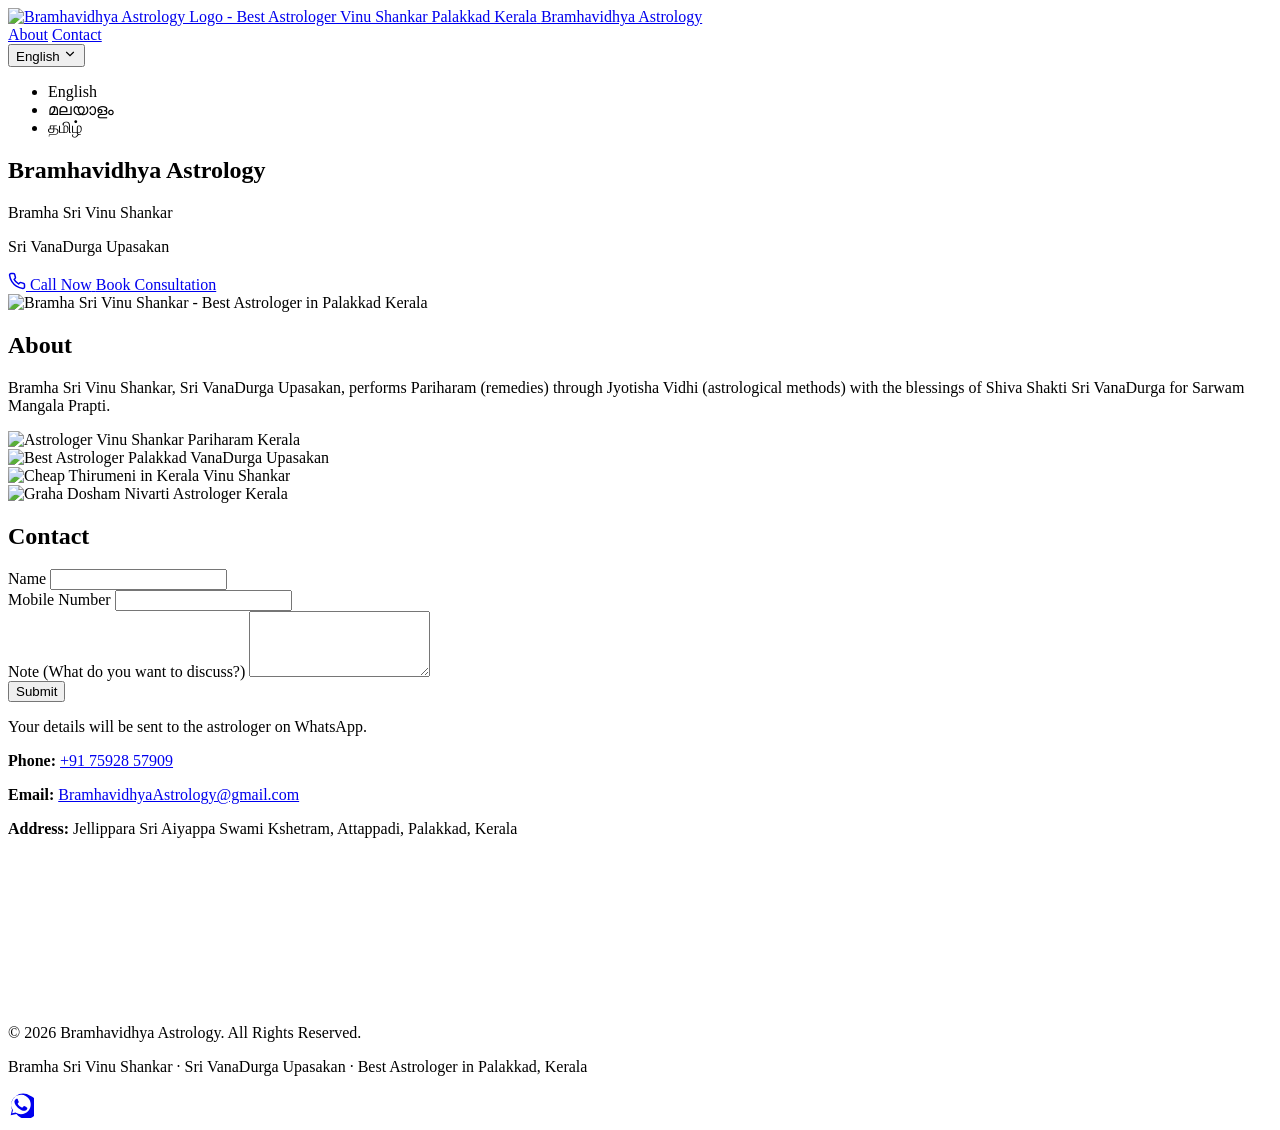
==== index.html @ 4118e297 "Create index.html" ====
<!DOCTYPE html>
<html lang="en">
<head>
  <meta charset="UTF-8" />
  <meta name="viewport" content="width=device-width, initial-scale=1.0" />

  <!-- ================= SEO (HIDDEN) ================= -->
  <title>Bramhavidhya Astrology | Best Astrologer Vinu Shankar | Palakkad, Kerala</title>
  <meta name="description" content="Bramhavidhya Astrology by Bramha Sri Vinu Shankar (Sri VanaDurga Upasakan). Best astrologer in Palakkad, Kerala. Cheap thirumeni in Kerala & India. Dosha Nivarti, Pariharam, Vastu Dosha, Graha Dosham, Santhana Soubhagya, Mangalya Dosham remedies with blessings of Shiva Shakti Sri VanaDurga." />
  <meta name="keywords" content="best astrologer, cheap astrologer, cheap thirumeni in kerala, cheap thirumeni in india, astrologer, best astrologer in kerala, best astrologer in palakkad, palakkad astrologer, attappadi astrologer, kerala astrologer, indian astrologer, Vinu Shankar, VanaDurga Upasakan, Bramhavidhya Astrology, jyotish, kundli, dosha nivarti, pariharam, graha dosham, vastu dosha, mangalya dosham, santhana soubhagya, vanadurga, sri vanadurga upasakan, bramha sri vinu shankar" />
  <meta name="author" content="Bramha Sri Vinu Shankar" />
  <meta name="robots" content="index, follow" />
  <link rel="canonical" href="https://bramhavidhyaastrology.com/" />

  <!-- Open Graph -->
  <meta property="og:type" content="website" />
  <meta property="og:title" content="Bramhavidhya Astrology | Best Astrologer Vinu Shankar | Palakkad, Kerala" />
  <meta property="og:description" content="Best astrologer in Palakkad, Kerala. Bramha Sri Vinu Shankar (Sri VanaDurga Upasakan). Dosha Nivarti & Pariharam with blessings of Shiva Shakti Sri VanaDurga." />
  <meta property="og:image" content="logo.png" />
  <meta property="og:url" content="https://bramhavidhyaastrology.com/" />

  <!-- Twitter -->
  <meta name="twitter:card" content="summary_large_image" />
  <meta name="twitter:title" content="Bramhavidhya Astrology | Best Astrologer Vinu Shankar" />
  <meta name="twitter:description" content="Best astrologer in Palakkad, Kerala. Dosha Nivarti & Pariharam." />
  <meta name="twitter:image" content="logo.png" />

  <!-- Fonts -->
  <link rel="preconnect" href="https://fonts.googleapis.com" />
  <link rel="preconnect" href="https://fonts.gstatic.com" crossorigin />
  <link href="https://fonts.googleapis.com/css2?family=Cinzel:wght@500;700&family=Poppins:wght@300;400;500;600&family=Noto+Sans+Malayalam:wght@400;600&family=Noto+Sans+Tamil:wght@400;600&display=swap" rel="stylesheet" />

  <link rel="stylesheet" href="style.css" />
  <link rel="icon" href="logo.png" />

  <!-- JSON-LD Structured Data (HIDDEN SEO) -->
  <script type="application/ld+json">
  {
    "@context": "https://schema.org",
    "@type": "Person",
    "name": "Bramha Sri Vinu Shankar",
    "alternateName": ["Vinu Shankar", "Sri VanaDurga Upasakan"],
    "jobTitle": "Astrologer",
    "description": "Best astrologer in Palakkad, Kerala. Cheap thirumeni in Kerala and India. Dosha Nivarti and Pariharam with blessings of Shiva Shakti Sri VanaDurga.",
    "image": "vinu1.jpg",
    "telephone": "+917592857909",
    "email": "BramhavidhyaAstrology@gmail.com",
    "address": {
      "@type": "PostalAddress",
      "streetAddress": "Jellippara Sri Aiyappa Swami Kshetram, Attappadi",
      "addressLocality": "Palakkad",
      "addressRegion": "Kerala",
      "addressCountry": "IN"
    },
    "worksFor": {
      "@type": "Organization",
      "name": "Bramhavidhya Astrology"
    }
  }
  </script>
</head>
<body>

  <!-- Live moving criss-cross background -->
  <div class="bg-lines" aria-hidden="true"></div>
  <div class="bg-glow" aria-hidden="true"></div>

  <!-- ================= HEADER ================= -->
  <header class="site-header">
    <div class="container header-inner">
      <a href="#home" class="brand">
        <img src="logo.png" alt="Bramhavidhya Astrology Logo - Best Astrologer Vinu Shankar Palakkad Kerala" class="brand-logo" />
        <span class="brand-name rainbow">Bramhavidhya Astrology</span>
      </a>

      <nav class="nav">
        <a href="#about" data-i18n="nav_about">About</a>
        <a href="#contact" data-i18n="nav_contact">Contact</a>

        <!-- Language Switcher -->
        <div class="lang-switch">
          <button class="lang-btn" id="langBtn" aria-haspopup="true" aria-expanded="false">
            <span id="langLabel">English</span>
            <svg width="14" height="14" viewBox="0 0 24 24" fill="none"><path d="M6 9l6 6 6-6" stroke="currentColor" stroke-width="2" stroke-linecap="round"/></svg>
          </button>
          <ul class="lang-menu" id="langMenu">
            <li data-lang="en">English</li>
            <li data-lang="ml">മലയാളം</li>
            <li data-lang="ta">தமிழ்</li>
          </ul>
        </div>
      </nav>
    </div>
  </header>

  <!-- ================= HERO ================= -->
  <section class="hero" id="home">
    <div class="container hero-inner">
      <div class="hero-text">
        <h1 class="rainbow hero-title" data-i18n="hero_title">Bramhavidhya Astrology</h1>
        <p class="hero-sub" data-i18n="hero_sub">Bramha Sri Vinu Shankar</p>
        <p class="hero-tag" data-i18n="hero_tag">Sri VanaDurga Upasakan</p>

        <div class="hero-actions">
          <a href="tel:+917592857909" class="btn btn-call">
            <svg width="18" height="18" viewBox="0 0 24 24" fill="none"><path d="M22 16.92v3a2 2 0 0 1-2.18 2 19.79 19.79 0 0 1-8.63-3.07 19.5 19.5 0 0 1-6-6 19.79 19.79 0 0 1-3.07-8.67A2 2 0 0 1 4.11 2h3a2 2 0 0 1 2 1.72c.13.96.36 1.9.7 2.81a2 2 0 0 1-.45 2.11L8.09 9.91a16 16 0 0 0 6 6l1.27-1.27a2 2 0 0 1 2.11-.45c.9.34 1.85.57 2.81.7A2 2 0 0 1 22 16.92z" stroke="currentColor" stroke-width="2" stroke-linejoin="round"/></svg>
            <span data-i18n="call_now">Call Now</span>
          </a>
          <a href="#contact" class="btn btn-ghost" data-i18n="consult">Book Consultation</a>
        </div>
      </div>

      <div class="hero-photo-wrap">
        <div class="hero-photo-glow"></div>
        <img src="vinu1.jpg" alt="Bramha Sri Vinu Shankar - Best Astrologer in Palakkad Kerala" class="hero-photo" />
      </div>
    </div>
  </section>

  <!-- ================= ABOUT ================= -->
  <section class="about section" id="about">
    <div class="container">
      <div class="about-head">
        <h2 class="section-title" data-i18n="about_title">About</h2>
        <p class="section-text" data-i18n="about_intro">
          Bramha Sri Vinu Shankar, Sri VanaDurga Upasakan, performs Pariharam (remedies) through Jyotisha Vidhi (astrological methods) with the blessings of Shiva Shakti Sri VanaDurga for Sarwam Mangala Prapti.
        </p>
      </div>

      <!-- Dosha cards -->
      <div class="dosha-grid" id="doshaGrid">
        <!-- Cards injected by JS to support language switching -->
      </div>

      <!-- About side images (photo collage) -->
      <div class="about-gallery">
        <div class="gal-item"><img src="vinu2.jpg" alt="Astrologer Vinu Shankar Pariharam Kerala" loading="lazy"></div>
        <div class="gal-item"><img src="vinu3.jpg" alt="Best Astrologer Palakkad VanaDurga Upasakan" loading="lazy"></div>
        <div class="gal-item"><img src="vinu4.jpg" alt="Cheap Thirumeni in Kerala Vinu Shankar" loading="lazy"></div>
        <div class="gal-item"><img src="vinu5.jpg" alt="Graha Dosham Nivarti Astrologer Kerala" loading="lazy"></div>
      </div>
    </div>
  </section>

  <!-- ================= CONTACT ================= -->
  <section class="contact section" id="contact">
    <div class="container">
      <h2 class="section-title" data-i18n="contact_title">Contact</h2>

      <div class="contact-grid">
        <!-- Left: form + info -->
        <div class="contact-left">
          <form class="contact-form" id="contactForm">
            <div class="field">
              <label for="name" data-i18n="form_name">Name</label>
              <input type="text" id="name" name="name" required />
            </div>
            <div class="field">
              <label for="mobile" data-i18n="form_mobile">Mobile Number</label>
              <input type="tel" id="mobile" name="mobile" pattern="[0-9+\s-]{6,15}" required />
            </div>
            <div class="field">
              <label for="note" data-i18n="form_note">Note (What do you want to discuss?)</label>
              <textarea id="note" name="note" rows="4" required></textarea>
            </div>
            <button type="submit" class="btn btn-submit" data-i18n="form_submit">Submit</button>
            <p class="form-hint" data-i18n="form_hint">Your details will be sent to the astrologer on WhatsApp.</p>
          </form>

          <div class="contact-info">
            <p><strong data-i18n="label_phone">Phone:</strong> <a href="tel:+917592857909">+91 75928 57909</a></p>
            <p><strong data-i18n="label_email">Email:</strong> <a href="mailto:BramhavidhyaAstrology@gmail.com">BramhavidhyaAstrology@gmail.com</a></p>
            <p><strong data-i18n="label_address">Address:</strong> Jellippara Sri Aiyappa Swami Kshetram, Attappadi, Palakkad, Kerala</p>
          </div>
        </div>

        <!-- Right: map -->
        <div class="contact-map">
          <iframe
            title="Jellippara Sri Aiyappa Swami Kshetram, Attappadi, Palakkad, Kerala"
            src="https://www.google.com/maps?q=Jellippara%20Sri%20Aiyappa%20Swami%20Kshetram%20Attappadi%20Palakkad%20Kerala&output=embed"
            width="100%" height="100%" style="border:0;" loading="lazy" referrerpolicy="no-referrer-when-downgrade"></iframe>
        </div>
      </div>
    </div>
  </section>

  <!-- ================= FOOTER ================= -->
  <footer class="site-footer">
    <div class="container">
      <p>&copy; 2026 Bramhavidhya Astrology. All Rights Reserved.</p>
      <p class="footer-seo">Bramha Sri Vinu Shankar · Sri VanaDurga Upasakan · Best Astrologer in Palakkad, Kerala</p>
    </div>
  </footer>

  <!-- Floating WhatsApp -->
  <a href="https://wa.me/917592857909" class="float-wa" target="_blank" rel="noopener" aria-label="Chat on WhatsApp">
    <svg width="26" height="26" viewBox="0 0 24 24" fill="currentColor"><path d="M20.5 3.5A11 11 0 0 0 3.7 16.3L2.5 21.5l5.3-1.2A11 11 0 1 0 20.5 3.5zm-8.6 17a9 9 0 0 1-4.6-1.3l-.3-.2-3.1.7.7-3-.2-.3A9 9 0 1 1 11.9 20.5zm5.1-6.7c-.3-.1-1.6-.8-1.9-.9s-.5-.1-.7.2-.8.9-1 1.1-.4.2-.7.1a7.3 7.3 0 0 1-2.2-1.3 8 8 0 0 1-1.5-1.9c-.2-.3 0-.4.1-.6l.5-.6.3-.5v-.5c0-.1-.7-1.6-.9-2.2s-.4-.5-.6-.5h-.6a1.1 1.1 0 0 0-.8.4 3.4 3.4 0 0 0-1.1 2.5 5.9 5.9 0 0 0 1.2 3.1 13 13 0 0 0 5 4.4c.7.3 1.2.5 1.7.6a4 4 0 0 0 1.8.1 3 3 0 0 0 2-1.4 2.4 2.4 0 0 0 .2-1.4c-.1-.1-.3-.2-.6-.3z"/></svg>
  </a>

  <script src="script.js"></script>
</body>
</html>
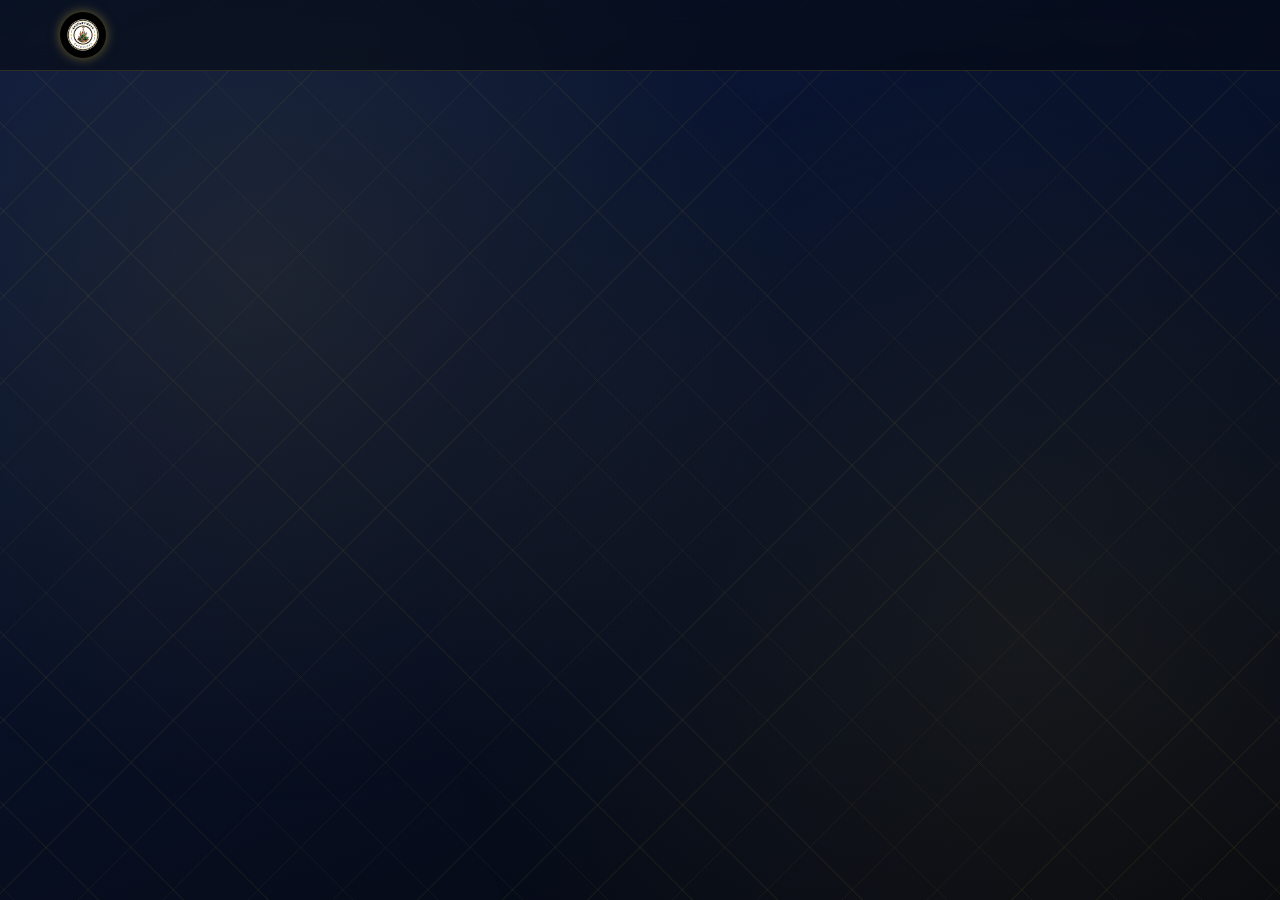
==== commit a6a66d8b: "Update index.html" ====
--- a/index.html
+++ b/index.html
@@ -70,134 +70,4 @@
     <div class="container header-inner">
       <a href="#home" class="brand">
         <img src="logo.png" alt="Bramhavidhya Astrology Logo - Best Astrologer Vinu Shankar Palakkad Kerala" class="brand-logo" />
-        <span class="brand-name rainbow">Bramhavidhya Astrology</span>
-      </a>
-
-      <nav class="nav">
-        <a href="#about" data-i18n="nav_about">About</a>
-        <a href="#contact" data-i18n="nav_contact">Contact</a>
-
-        <!-- Language Switcher -->
-        <div class="lang-switch">
-          <button class="lang-btn" id="langBtn" aria-haspopup="true" aria-expanded="false">
-            <span id="langLabel">English</span>
-            <svg width="14" height="14" viewBox="0 0 24 24" fill="none"><path d="M6 9l6 6 6-6" stroke="currentColor" stroke-width="2" stroke-linecap="round"/></svg>
-          </button>
-          <ul class="lang-menu" id="langMenu">
-            <li data-lang="en">English</li>
-            <li data-lang="ml">മലയാളം</li>
-            <li data-lang="ta">தமிழ்</li>
-          </ul>
-        </div>
-      </nav>
-    </div>
-  </header>
-
-  <!-- ================= HERO ================= -->
-  <section class="hero" id="home">
-    <div class="container hero-inner">
-      <div class="hero-text">
-        <h1 class="rainbow hero-title" data-i18n="hero_title">Bramhavidhya Astrology</h1>
-        <p class="hero-sub" data-i18n="hero_sub">Bramha Sri Vinu Shankar</p>
-        <p class="hero-tag" data-i18n="hero_tag">Sri VanaDurga Upasakan</p>
-
-        <div class="hero-actions">
-          <a href="tel:+917592857909" class="btn btn-call">
-            <svg width="18" height="18" viewBox="0 0 24 24" fill="none"><path d="M22 16.92v3a2 2 0 0 1-2.18 2 19.79 19.79 0 0 1-8.63-3.07 19.5 19.5 0 0 1-6-6 19.79 19.79 0 0 1-3.07-8.67A2 2 0 0 1 4.11 2h3a2 2 0 0 1 2 1.72c.13.96.36 1.9.7 2.81a2 2 0 0 1-.45 2.11L8.09 9.91a16 16 0 0 0 6 6l1.27-1.27a2 2 0 0 1 2.11-.45c.9.34 1.85.57 2.81.7A2 2 0 0 1 22 16.92z" stroke="currentColor" stroke-width="2" stroke-linejoin="round"/></svg>
-            <span data-i18n="call_now">Call Now</span>
-          </a>
-          <a href="#contact" class="btn btn-ghost" data-i18n="consult">Book Consultation</a>
-        </div>
-      </div>
-
-      <div class="hero-photo-wrap">
-        <div class="hero-photo-glow"></div>
-        <img src="vinu1.jpg" alt="Bramha Sri Vinu Shankar - Best Astrologer in Palakkad Kerala" class="hero-photo" />
-      </div>
-    </div>
-  </section>
-
-  <!-- ================= ABOUT ================= -->
-  <section class="about section" id="about">
-    <div class="container">
-      <div class="about-head">
-        <h2 class="section-title" data-i18n="about_title">About</h2>
-        <p class="section-text" data-i18n="about_intro">
-          Bramha Sri Vinu Shankar, Sri VanaDurga Upasakan, performs Pariharam (remedies) through Jyotisha Vidhi (astrological methods) with the blessings of Shiva Shakti Sri VanaDurga for Sarwam Mangala Prapti.
-        </p>
-      </div>
-
-      <!-- Dosha cards -->
-      <div class="dosha-grid" id="doshaGrid">
-        <!-- Cards injected by JS to support language switching -->
-      </div>
-
-      <!-- About side images (photo collage) -->
-      <div class="about-gallery">
-        <div class="gal-item"><img src="vinu2.jpg" alt="Astrologer Vinu Shankar Pariharam Kerala" loading="lazy"></div>
-        <div class="gal-item"><img src="vinu3.jpg" alt="Best Astrologer Palakkad VanaDurga Upasakan" loading="lazy"></div>
-        <div class="gal-item"><img src="vinu4.jpg" alt="Cheap Thirumeni in Kerala Vinu Shankar" loading="lazy"></div>
-        <div class="gal-item"><img src="vinu5.jpg" alt="Graha Dosham Nivarti Astrologer Kerala" loading="lazy"></div>
-      </div>
-    </div>
-  </section>
-
-  <!-- ================= CONTACT ================= -->
-  <section class="contact section" id="contact">
-    <div class="container">
-      <h2 class="section-title" data-i18n="contact_title">Contact</h2>
-
-      <div class="contact-grid">
-        <!-- Left: form + info -->
-        <div class="contact-left">
-          <form class="contact-form" id="contactForm">
-            <div class="field">
-              <label for="name" data-i18n="form_name">Name</label>
-              <input type="text" id="name" name="name" required />
-            </div>
-            <div class="field">
-              <label for="mobile" data-i18n="form_mobile">Mobile Number</label>
-              <input type="tel" id="mobile" name="mobile" pattern="[0-9+\s-]{6,15}" required />
-            </div>
-            <div class="field">
-              <label for="note" data-i18n="form_note">Note (What do you want to discuss?)</label>
-              <textarea id="note" name="note" rows="4" required></textarea>
-            </div>
-            <button type="submit" class="btn btn-submit" data-i18n="form_submit">Submit</button>
-            <p class="form-hint" data-i18n="form_hint">Your details will be sent to the astrologer on WhatsApp.</p>
-          </form>
-
-          <div class="contact-info">
-            <p><strong data-i18n="label_phone">Phone:</strong> <a href="tel:+917592857909">+91 75928 57909</a></p>
-            <p><strong data-i18n="label_email">Email:</strong> <a href="mailto:BramhavidhyaAstrology@gmail.com">BramhavidhyaAstrology@gmail.com</a></p>
-            <p><strong data-i18n="label_address">Address:</strong> Jellippara Sri Aiyappa Swami Kshetram, Attappadi, Palakkad, Kerala</p>
-          </div>
-        </div>
-
-        <!-- Right: map -->
-        <div class="contact-map">
-          <iframe
-            title="Jellippara Sri Aiyappa Swami Kshetram, Attappadi, Palakkad, Kerala"
-            src="https://www.google.com/maps?q=Jellippara%20Sri%20Aiyappa%20Swami%20Kshetram%20Attappadi%20Palakkad%20Kerala&output=embed"
-            width="100%" height="100%" style="border:0;" loading="lazy" referrerpolicy="no-referrer-when-downgrade"></iframe>
-        </div>
-      </div>
-    </div>
-  </section>
-
-  <!-- ================= FOOTER ================= -->
-  <footer class="site-footer">
-    <div class="container">
-      <p>&copy; 2026 Bramhavidhya Astrology. All Rights Reserved.</p>
-      <p class="footer-seo">Bramha Sri Vinu Shankar · Sri VanaDurga Upasakan · Best Astrologer in Palakkad, Kerala</p>
-    </div>
-  </footer>
-
-  <!-- Floating WhatsApp -->
-  <a href="https://wa.me/917592857909" class="float-wa" target="_blank" rel="noopener" aria-label="Chat on WhatsApp">
-    <svg width="26" height="26" viewBox="0 0 24 24" fill="currentColor"><path d="M20.5 3.5A11 11 0 0 0 3.7 16.3L2.5 21.5l5.3-1.2A11 11 0 1 0 20.5 3.5zm-8.6 17a9 9 0 0 1-4.6-1.3l-.3-.2-3.1.7.7-3-.2-.3A9 9 0 1 1 11.9 20.5zm5.1-6.7c-.3-.1-1.6-.8-1.9-.9s-.5-.1-.7.2-.8.9-1 1.1-.4.2-.7.1a7.3 7.3 0 0 1-2.2-1.3 8 8 0 0 1-1.5-1.9c-.2-.3 0-.4.1-.6l.5-.6.3-.5v-.5c0-.1-.7-1.6-.9-2.2s-.4-.5-.6-.5h-.6a1.1 1.1 0 0 0-.8.4 3.4 3.4 0 0 0-1.1 2.5 5.9 5.9 0 0 0 1.2 3.1 13 13 0 0 0 5 4.4c.7.3 1.2.5 1.7.6a4 4 0 0 0 1.8.1 3 3 0 0 0 2-1.4 2.4 2.4 0 0 0 .2-1.4c-.1-.1-.3-.2-.6-.3z"/></svg>
-  </a>
-
-  <script src="script.js"></script>
-</body>
-</html>
+        <span class="bran
--- a/style.css
+++ b/style.css
@@ -0,0 +1,636 @@
+/* ================= RESET & BASE ================= */
+* { margin: 0; padding: 0; box-sizing: border-box; }
+
+:root{
+  --navy: #0a1a3f;
+  --navy-2: #08122b;
+  --black: #05080f;
+  --gold: #d4af37;
+  --gold-soft: #f0d97a;
+  --text: #e8e8f0;
+  --muted: #9aa3bd;
+  --card: rgba(255,255,255,0.04);
+  --card-border: rgba(212,175,55,0.25);
+}
+
+html { scroll-behavior: smooth; }
+
+body{
+  font-family: 'Poppins', 'Noto Sans Malayalam', 'Noto Sans Tamil', sans-serif;
+  background: linear-gradient(160deg, var(--navy) 0%, var(--navy-2) 40%, var(--black) 100%);
+  color: var(--text);
+  min-height: 100vh;
+  overflow-x: hidden;
+  position: relative;
+  line-height: 1.6;
+}
+
+.container{
+  width: 100%;
+  max-width: 1200px;
+  margin: 0 auto;
+  padding: 0 20px;
+}
+
+/* ================= LIVE CRISS-CROSS BACKGROUND ================= */
+.bg-lines{
+  position: fixed;
+  inset: -50%;
+  width: 200%;
+  height: 200%;
+  z-index: 0;
+  pointer-events: none;
+  opacity: 0.35;
+  background-image:
+    repeating-linear-gradient(45deg, rgba(212,175,55,0.18) 0 1px, transparent 1px 60px),
+    repeating-linear-gradient(-45deg, rgba(212,175,55,0.18) 0 1px, transparent 1px 60px);
+  animation: moveLines 25s linear infinite;
+}
+
+@keyframes moveLines{
+  0%   { transform: translate(0, 0); }
+  100% { transform: translate(60px, 60px); }
+}
+
+.bg-glow{
+  position: fixed;
+  inset: 0;
+  z-index: 0;
+  pointer-events: none;
+  background:
+    radial-gradient(circle at 20% 30%, rgba(212,175,55,0.10), transparent 45%),
+    radial-gradient(circle at 80% 70%, rgba(212,175,55,0.08), transparent 50%);
+  animation: glowPulse 8s ease-in-out infinite alternate;
+}
+
+@keyframes glowPulse{
+  0%   { opacity: 0.6; }
+  100% { opacity: 1; }
+}
+
+/* All content above bg */
+.site-header, .hero, .section, .site-footer, .float-wa{ position: relative; z-index: 2; }
+
+/* ================= RAINBOW LIVE EFFECT ================= */
+.rainbow{
+  background: linear-gradient(90deg, #ff004d, #ff8a00, #ffe600, #00e676, #00b0ff, #7c4dff, #ff004d);
+  background-size: 400% 100%;
+  -webkit-background-clip: text;
+  background-clip: text;
+  -webkit-text-fill-color: transparent;
+  color: transparent;
+  animation: rainbowMove 6s linear infinite;
+}
+
+@keyframes rainbowMove{
+  0%   { background-position: 0% 50%; }
+  100% { background-position: 400% 50%; }
+}
+
+/* ================= HEADER ================= */
+.site-header{
+  position: sticky;
+  top: 0;
+  z-index: 50;
+  backdrop-filter: blur(12px);
+  background: rgba(5,8,15,0.55);
+  border-bottom: 1px solid rgba(212,175,55,0.18);
+}
+
+.header-inner{
+  display: flex;
+  align-items: center;
+  justify-content: space-between;
+  gap: 16px;
+  padding: 12px 20px;
+  flex-wrap: wrap;
+}
+
+.brand{
+  display: flex;
+  align-items: center;
+  gap: 10px;
+  text-decoration: none;
+}
+
+.brand-logo{
+  width: 46px;
+  height: 46px;
+  object-fit: contain;
+  border-radius: 50%;
+  background: #000;
+  padding: 3px;
+  box-shadow: 0 0 12px rgba(212,175,55,0.5);
+}
+
+.brand-name{
+  font-family: 'Cinzel', serif;
+  font-size: 1.15rem;
+  font-weight: 700;
+  letter-spacing: 0.5px;
+  white-space: nowrap;
+}
+
+/* Nav */
+.nav{
+  display: flex;
+  align-items: center;
+  gap: 22px;
+}
+
+.nav a{
+  color: var(--text);
+  text-decoration: none;
+  font-size: 0.95rem;
+  font-weight: 500;
+  transition: color .25s;
+  position: relative;
+}
+.nav a::after{
+  content: '';
+  position: absolute;
+  left: 0; bottom: -4px;
+  width: 0; height: 2px;
+  background: var(--gold);
+  transition: width .3s;
+}
+.nav a:hover{ color: var(--gold-soft); }
+.nav a:hover::after{ width: 100%; }
+
+/* Language switch */
+.lang-switch{ position: relative; }
+
+.lang-btn{
+  display: flex;
+  align-items: center;
+  gap: 6px;
+  background: rgba(212,175,55,0.1);
+  border: 1px solid rgba(212,175,55,0.4);
+  color: var(--gold-soft);
+  padding: 7px 14px;
+  border-radius: 30px;
+  font-size: 0.85rem;
+  cursor: pointer;
+  font-family: inherit;
+  transition: background .25s, box-shadow .25s;
+}
+.lang-btn:hover{
+  background: rgba(212,175,55,0.2);
+  box-shadow: 0 0 14px rgba(212,175,55,0.35);
+}
+
+.lang-menu{
+  position: absolute;
+  right: 0;
+  top: calc(100% + 8px);
+  background: rgba(8,18,43,0.98);
+  border: 1px solid rgba(212,175,55,0.4);
+  border-radius: 12px;
+  list-style: none;
+  min-width: 150px;
+  padding: 6px;
+  box-shadow: 0 12px 30px rgba(0,0,0,0.6);
+  opacity: 0;
+  visibility: hidden;
+  transform: translateY(-8px);
+  transition: all .25s;
+  overflow: hidden;
+}
+.lang-menu.open{
+  opacity: 1;
+  visibility: visible;
+  transform: translateY(0);
+}
+.lang-menu li{
+  padding: 9px 14px;
+  border-radius: 8px;
+  cursor: pointer;
+  font-size: 0.9rem;
+  transition: background .2s, color .2s;
+}
+.lang-menu li:hover{
+  background: rgba(212,175,55,0.18);
+  color: var(--gold-soft);
+}
+
+/* ================= HERO ================= */
+.hero{
+  padding: 60px 0 90px;
+  min-height: 82vh;
+  display: flex;
+  align-items: center;
+}
+
+.hero-inner{
+  display: grid;
+  grid-template-columns: 1.2fr 0.8fr;
+  gap: 50px;
+  align-items: center;
+  width: 100%;
+}
+
+.hero-title{
+  font-family: 'Cinzel', serif;
+  font-size: clamp(2rem, 5vw, 3.6rem);
+  font-weight: 700;
+  line-height: 1.15;
+  margin-bottom: 18px;
+}
+
+.hero-sub{
+  font-size: clamp(1.1rem, 2.5vw, 1.5rem);
+  font-weight: 600;
+  color: #fff;
+  margin-bottom: 6px;
+}
+
+.hero-tag{
+  font-size: clamp(0.95rem, 2vw, 1.15rem);
+  color: var(--gold-soft);
+  font-style: italic;
+  margin-bottom: 30px;
+  letter-spacing: 0.5px;
+}
+
+.hero-actions{
+  display: flex;
+  gap: 14px;
+  flex-wrap: wrap;
+}
+
+.btn{
+  display: inline-flex;
+  align-items: center;
+  gap: 8px;
+  padding: 12px 24px;
+  border-radius: 40px;
+  font-size: 0.95rem;
+  font-weight: 600;
+  text-decoration: none;
+  cursor: pointer;
+  transition: transform .25s, box-shadow .25s, background .25s;
+  border: none;
+  font-family: inherit;
+}
+
+.btn-call{
+  background: linear-gradient(135deg, var(--gold), var(--gold-soft));
+  color: #1a1200;
+  box-shadow: 0 8px 22px rgba(212,175,55,0.35);
+}
+.btn-call:hover{
+  transform: translateY(-3px);
+  box-shadow: 0 12px 30px rgba(212,175,55,0.55);
+}
+
+.btn-ghost{
+  background: transparent;
+  color: var(--gold-soft);
+  border: 1px solid rgba(212,175,55,0.55);
+}
+.btn-ghost:hover{
+  background: rgba(212,175,55,0.12);
+  transform: translateY(-3px);
+}
+
+/* Hero photo */
+.hero-photo-wrap{
+  position: relative;
+  display: flex;
+  justify-content: center;
+  align-items: center;
+}
+
+.hero-photo-glow{
+  position: absolute;
+  width: 90%;
+  height: 90%;
+  border-radius: 50%;
+  background: radial-gradient(circle, rgba(212,175,55,0.45), transparent 65%);
+  filter: blur(40px);
+  animation: glowPulse 5s ease-in-out infinite alternate;
+}
+
+.hero-photo{
+  position: relative;
+  width: 100%;
+  max-width: 340px;
+  aspect-ratio: 3/4;
+  object-fit: cover;
+  border-radius: 24px;
+  border: 2px solid rgba(212,175,55,0.55);
+  box-shadow: 0 20px 50px rgba(0,0,0,0.6), 0 0 30px rgba(212,175,55,0.25);
+  animation: floatPhoto 6s ease-in-out infinite;
+}
+
+@keyframes floatPhoto{
+  0%, 100% { transform: translateY(0); }
+  50%      { transform: translateY(-14px); }
+}
+
+/* ================= SECTIONS ================= */
+.section{
+  padding: 80px 0;
+}
+
+.section-title{
+  font-family: 'Cinzel', serif;
+  font-size: clamp(1.8rem, 4vw, 2.6rem);
+  color: var(--gold-soft);
+  text-align: center;
+  margin-bottom: 20px;
+  position: relative;
+  display: inline-block;
+  width: 100%;
+}
+.section-title::after{
+  content: '';
+  display: block;
+  width: 80px;
+  height: 3px;
+  margin: 14px auto 0;
+  background: linear-gradient(90deg, transparent, var(--gold), transparent);
+  border-radius: 3px;
+}
+
+.section-text{
+  max-width: 850px;
+  margin: 0 auto;
+  text-align: center;
+  color: var(--muted);
+  font-size: 1rem;
+}
+
+.about-head{ margin-bottom: 40px; }
+
+/* ================= DOSHA CARDS ================= */
+.dosha-grid{
+  display: grid;
+  grid-template-columns: repeat(auto-fit, minmax(250px, 1fr));
+  gap: 18px;
+  margin-bottom: 60px;
+}
+
+.dosha-card{
+  background: var(--card);
+  border: 1px solid var(--card-border);
+  border-radius: 16px;
+  padding: 22px 20px;
+  display: flex;
+  gap: 14px;
+  align-items: flex-start;
+  transition: transform .35s, box-shadow .35s, border-color .35s, background .35s;
+  position: relative;
+  overflow: hidden;
+  opacity: 0;
+  transform: translateY(30px);
+}
+
+.dosha-card.show{
+  opacity: 1;
+  transform: translateY(0);
+  transition: opacity .6s ease, transform .6s ease, box-shadow .35s, border-color .35s, background .35s;
+}
+
+.dosha-card::before{
+  content: '';
+  position: absolute;
+  inset: 0;
+  background: linear-gradient(120deg, transparent 30%, rgba(212,175,55,0.25) 50%, transparent 70%);
+  transform: translateX(-120%);
+  transition: transform .7s;
+}
+.dosha-card:hover::before{ transform: translateX(120%); }
+
+.dosha-card:hover{
+  transform: translateY(-8px);
+  border-color: rgba(212,175,55,0.75);
+  background: rgba(212,175,55,0.07);
+  box-shadow: 0 14px 34px rgba(0,0,0,0.5), 0 0 20px rgba(212,175,55,0.3);
+}
+
+.dosha-icon{
+  flex-shrink: 0;
+  width: 40px;
+  height: 40px;
+  border-radius: 12px;
+  background: linear-gradient(135deg, rgba(212,175,55,0.25), rgba(212,175,55,0.08));
+  display: flex;
+  align-items: center;
+  justify-content: center;
+  font-size: 1.2rem;
+  color: var(--gold-soft);
+  border: 1px solid rgba(212,175,55,0.35);
+}
+
+.dosha-text h3{
+  font-size: 1rem;
+  color: #fff;
+  margin-bottom: 4px;
+  font-weight: 600;
+}
+.dosha-text p{
+  font-size: 0.85rem;
+  color: var(--muted);
+}
+
+/* ================= ABOUT GALLERY ================= */
+.about-gallery{
+  display: grid;
+  grid-template-columns: repeat(4, 1fr);
+  gap: 16px;
+}
+
+.gal-item{
+  border-radius: 16px;
+  overflow: hidden;
+  border: 1px solid rgba(212,175,55,0.3);
+  box-shadow: 0 10px 26px rgba(0,0,0,0.5);
+  transition: transform .4s, box-shadow .4s, border-color .4s;
+  position: relative;
+}
+.gal-item:nth-child(2){ transform: translateY(24px); }
+.gal-item:nth-child(4){ transform: translateY(24px); }
+
+.gal-item:hover{
+  border-color: rgba(212,175,55,0.85);
+  box-shadow: 0 16px 40px rgba(0,0,0,0.6), 0 0 24px rgba(212,175,55,0.35);
+  transform: translateY(-6px) scale(1.02);
+}
+.gal-item:nth-child(2):hover, .gal-item:nth-child(4):hover{
+  transform: translateY(18px) scale(1.02);
+}
+
+.gal-item img{
+  width: 100%;
+  height: 100%;
+  aspect-ratio: 4/5;
+  object-fit: cover;
+  display: block;
+  transition: transform .5s;
+}
+.gal-item:hover img{ transform: scale(1.08); }
+
+/* ================= CONTACT ================= */
+.contact-grid{
+  display: grid;
+  grid-template-columns: 1fr 1fr;
+  gap: 30px;
+  margin-top: 40px;
+}
+
+.contact-form{
+  background: var(--card);
+  border: 1px solid var(--card-border);
+  border-radius: 18px;
+  padding: 26px;
+  margin-bottom: 24px;
+  backdrop-filter: blur(6px);
+}
+
+.field{ margin-bottom: 16px; }
+.field label{
+  display: block;
+  font-size: 0.88rem;
+  color: var(--gold-soft);
+  margin-bottom: 6px;
+  font-weight: 500;
+}
+
+.field input,
+.field textarea{
+  width: 100%;
+  padding: 12px 14px;
+  border-radius: 10px;
+  border: 1px solid rgba(212,175,55,0.3);
+  background: rgba(0,0,0,0.35);
+  color: #fff;
+  font-family: inherit;
+  font-size: 0.95rem;
+  outline: none;
+  transition: border-color .25s, box-shadow .25s;
+  resize: vertical;
+}
+.field input:focus,
+.field textarea:focus{
+  border-color: var(--gold);
+  box-shadow: 0 0 0 3px rgba(212,175,55,0.18);
+}
+
+.btn-submit{
+  width: 100%;
+  background: linear-gradient(135deg, var(--gold), var(--gold-soft));
+  color: #1a1200;
+  padding: 13px;
+  font-size: 1rem;
+  font-weight: 700;
+  justify-content: center;
+  box-shadow: 0 8px 22px rgba(212,175,55,0.35);
+}
+.btn-submit:hover{
+  transform: translateY(-2px);
+  box-shadow: 0 12px 28px rgba(212,175,55,0.55);
+}
+
+.form-hint{
+  font-size: 0.78rem;
+  color: var(--muted);
+  text-align: center;
+  margin-top: 10px;
+}
+
+.contact-info{
+  background: var(--card);
+  border: 1px solid var(--card-border);
+  border-radius: 18px;
+  padding: 22px 24px;
+  font-size: 0.92rem;
+}
+.contact-info p{ margin-bottom: 10px; }
+.contact-info strong{ color: var(--gold-soft); }
+.contact-info a{ color: #fff; text-decoration: none; border-bottom: 1px dashed rgba(212,175,55,0.5); }
+.contact-info a:hover{ color: var(--gold-soft); }
+
+.contact-map{
+  border-radius: 18px;
+  overflow: hidden;
+  border: 1px solid var(--card-border);
+  min-height: 420px;
+  box-shadow: 0 10px 30px rgba(0,0,0,0.5);
+}
+.contact-map iframe{ width: 100%; height: 100%; min-height: 420px; display: block; filter: grayscale(0.2) contrast(1.05); }
+
+/* ================= FOOTER ================= */
+.site-footer{
+  border-top: 1px solid rgba(212,175,55,0.2);
+  padding: 26px 0;
+  text-align: center;
+  background: rgba(0,0,0,0.4);
+  font-size: 0.88rem;
+  color: var(--muted);
+}
+.footer-seo{
+  margin-top: 6px;
+  font-size: 0.75rem;
+  opacity: 0.6;
+}
+
+/* ================= FLOATING WHATSAPP ================= */
+.float-wa{
+  position: fixed;
+  right: 20px;
+  bottom: 20px;
+  width: 56px;
+  height: 56px;
+  border-radius: 50%;
+  background: #25d366;
+  color: #fff;
+  display: flex;
+  align-items: center;
+  justify-content: center;
+  box-shadow: 0 8px 24px rgba(37,211,102,0.5);
+  z-index: 100;
+  transition: transform .3s, box-shadow .3s;
+  animation: waPulse 2.5s infinite;
+}
+.float-wa:hover{
+  transform: scale(1.1);
+  box-shadow: 0 12px 30px rgba(37,211,102,0.7);
+}
+@keyframes waPulse{
+  0%, 100% { box-shadow: 0 8px 24px rgba(37,211,102,0.5); }
+  50%      { box-shadow: 0 8px 30px rgba(37,211,102,0.85); }
+}
+
+/* ================= RESPONSIVE ================= */
+@media (max-width: 992px){
+  .hero-inner{ grid-template-columns: 1fr; text-align: center; gap: 40px; }
+  .hero-actions{ justify-content: center; }
+  .hero-photo-wrap{ order: -1; }
+  .contact-grid{ grid-template-columns: 1fr; }
+  .about-gallery{ grid-template-columns: repeat(2, 1fr); }
+  .gal-item:nth-child(2), .gal-item:nth-child(4){ transform: none; }
+  .gal-item:nth-child(2):hover, .gal-item:nth-child(4):hover{ transform: translateY(-6px) scale(1.02); }
+}
+
+@media (max-width: 640px){
+  .header-inner{ padding: 10px 14px; }
+  .brand-name{ font-size: 0.95rem; }
+  .brand-logo{ width: 38px; height: 38px; }
+  .nav{ gap: 14px; }
+  .nav a{ font-size: 0.85rem; }
+  .hero{ padding: 40px 0 60px; }
+  .section{ padding: 55px 0; }
+  .dosha-grid{ grid-template-columns: 1fr; }
+  .about-gallery{ grid-template-columns: 1fr 1fr; gap: 12px; }
+  .float-wa{ width: 50px; height: 50px; right: 14px; bottom: 14px; }
+}
+
+/* Reduced motion */
+@media (prefers-reduced-motion: reduce){
+  *, *::before, *::after{
+    animation-duration: 0.001ms !important;
+    animation-iteration-count: 1 !important;
+    transition-duration: 0.001ms !important;
+  }
+}
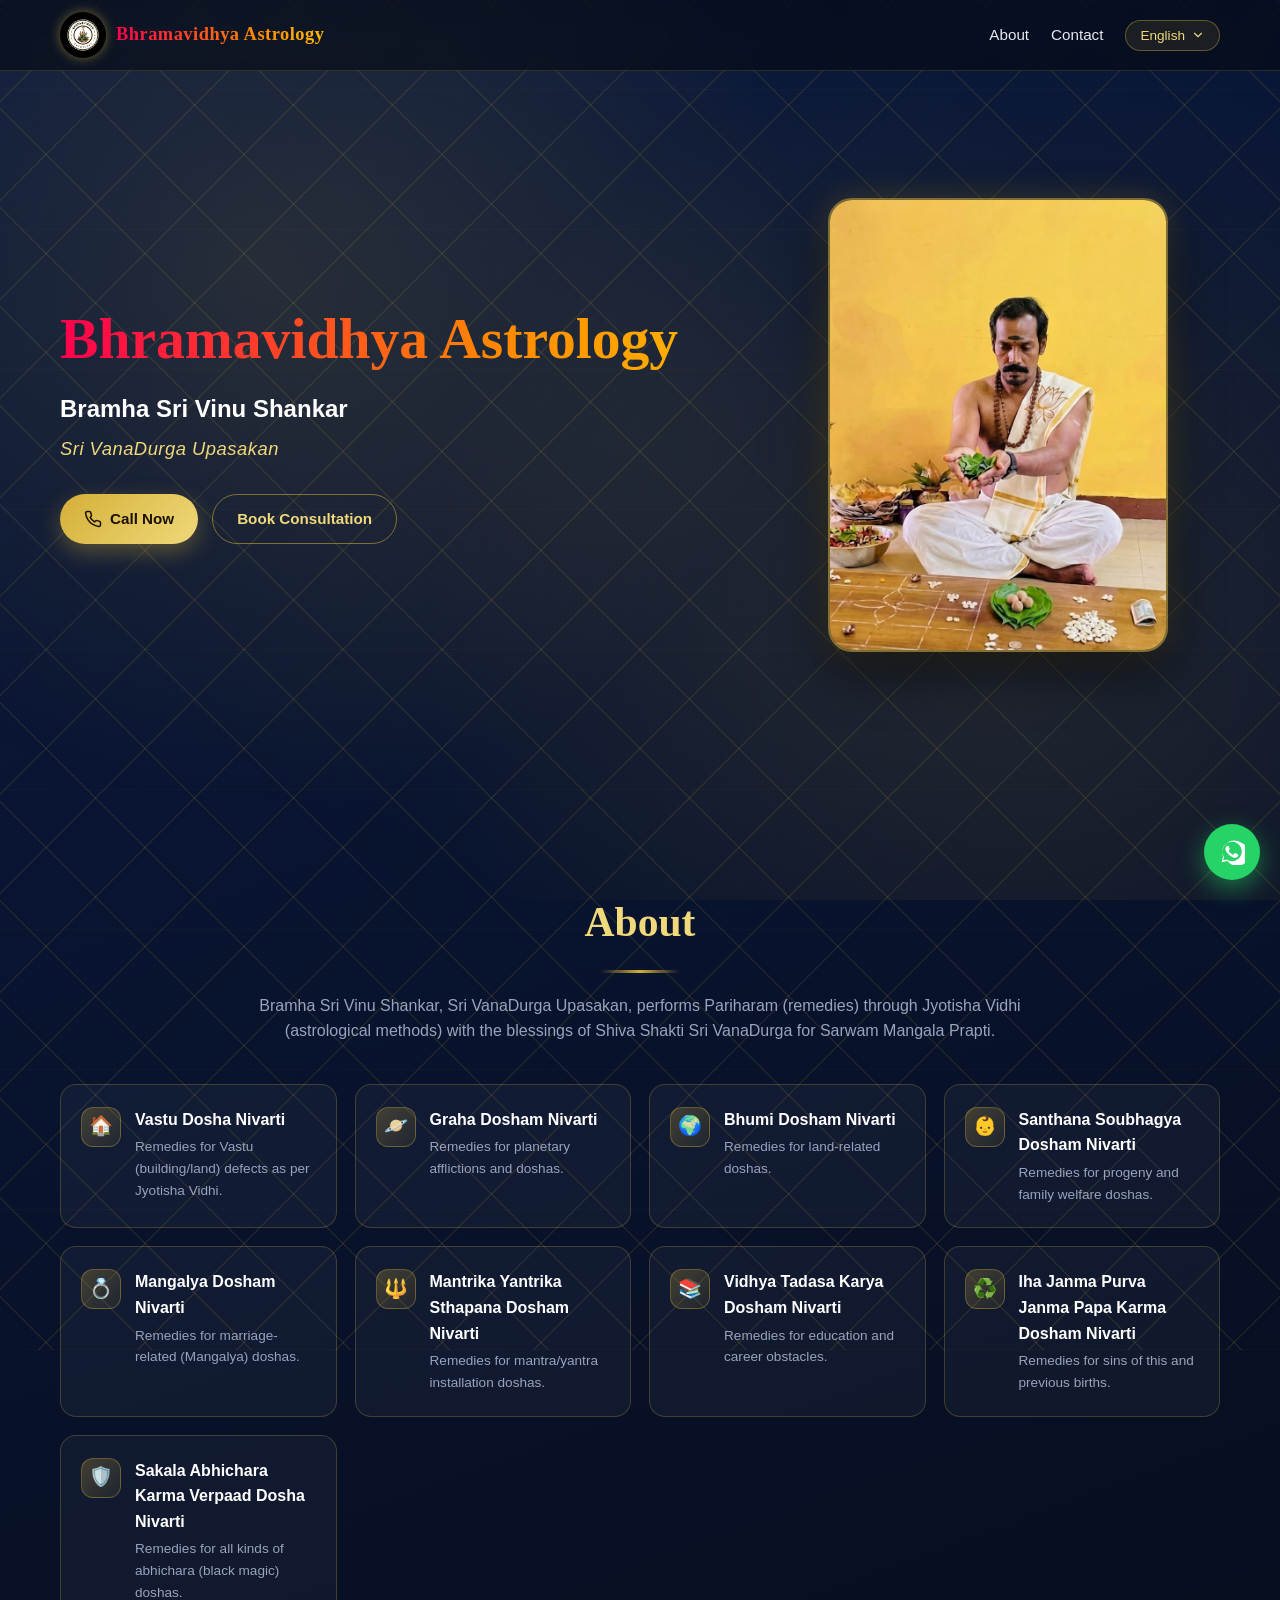
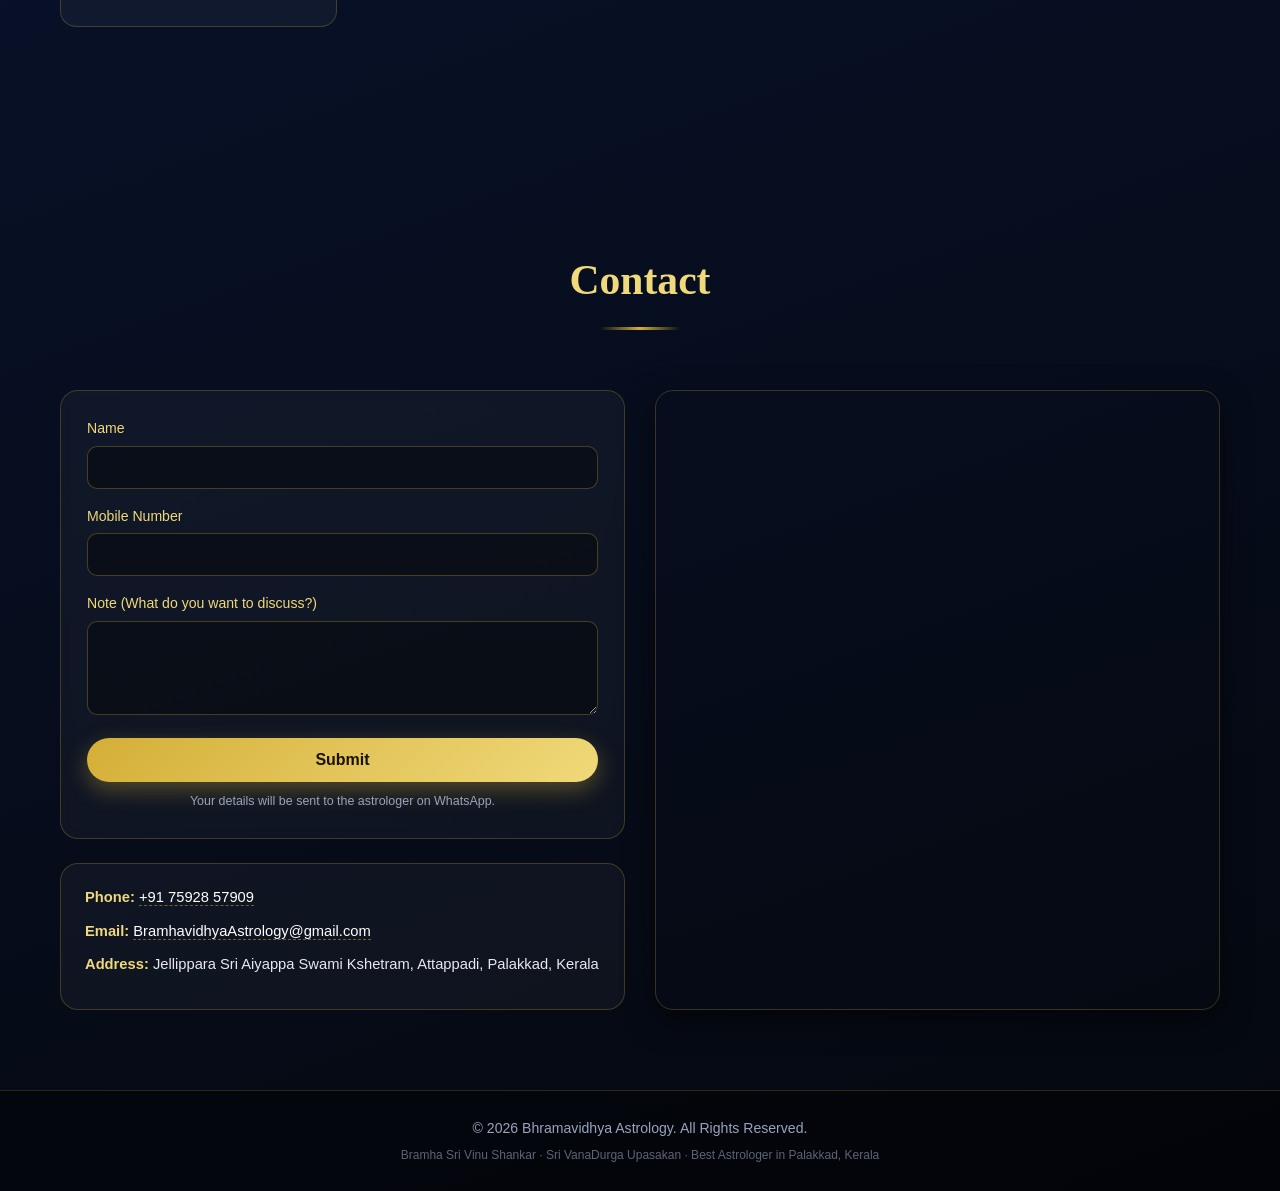
==== commit 76bd15b9: "Update index.html" ====
--- a/index.html
+++ b/index.html
@@ -4,25 +4,36 @@
   <meta charset="UTF-8" />
   <meta name="viewport" content="width=device-width, initial-scale=1.0" />
 
-  <!-- ================= SEO (HIDDEN) ================= -->
-  <title>Bramhavidhya Astrology | Best Astrologer Vinu Shankar | Palakkad, Kerala</title>
-  <meta name="description" content="Bramhavidhya Astrology by Bramha Sri Vinu Shankar (Sri VanaDurga Upasakan). Best astrologer in Palakkad, Kerala. Cheap thirumeni in Kerala & India. Dosha Nivarti, Pariharam, Vastu Dosha, Graha Dosham, Santhana Soubhagya, Mangalya Dosham remedies with blessings of Shiva Shakti Sri VanaDurga." />
-  <meta name="keywords" content="best astrologer, cheap astrologer, cheap thirumeni in kerala, cheap thirumeni in india, astrologer, best astrologer in kerala, best astrologer in palakkad, palakkad astrologer, attappadi astrologer, kerala astrologer, indian astrologer, Vinu Shankar, VanaDurga Upasakan, Bramhavidhya Astrology, jyotish, kundli, dosha nivarti, pariharam, graha dosham, vastu dosha, mangalya dosham, santhana soubhagya, vanadurga, sri vanadurga upasakan, bramha sri vinu shankar" />
+  <!-- ============================================================
+       SEO — HIDDEN (page pe kuch bhi show nahi hoga)
+       Keywords: Vinu Shankar, Bhramavidhya Astrology,
+       best astrologer in Palakkad Kerala, cheap astrologer,
+       cheap thirumeni in Kerala / India, VanaDurga Upasakan
+       ============================================================ -->
+  <title>Bhramavidhya Astrology | Best Astrologer in Palakkad Kerala | Vinu Shankar</title>
+
+  <meta name="description" content="Bhramavidhya Astrology by Bramha Sri Vinu Shankar (Sri VanaDurga Upasakan) — best astrologer in Palakkad, Kerala. Cheap astrologer & cheap thirumeni in Kerala and India. Dosha Nivarti, Pariharam, Vastu Dosha, Graha Dosham, Santhana Soubhagya, Mangalya Dosham remedies with blessings of Shiva Shakti Sri VanaDurga." />
+
+  <meta name="keywords" content="Vinu Shankar, Bhramavidhya Astrology, Bramhavidhya Astrology, best astrologer in Palakkad Kerala, best astrologer in Kerala, best astrologer in Palakkad, best astrologer, cheap astrologer, cheap thirumeni in Kerala, cheap thirumeni in India, cheap astrologer in Kerala, cheap astrologer in India, astrologer in Kerala, astrologer in Palakkad, Palakkad astrologer, Attappadi astrologer, Kerala astrologer, Indian astrologer, VanaDurga Upasakan, Sri VanaDurga Upasakan, Bramha Sri Vinu Shankar, jyotish, kundli, dosha nivarti, pariharam, graha dosham, vastu dosha, mangalya dosham, santhana soubhagya dosham, bhumi dosham, abhichara dosha nivarti, vanadurga, sri vanadurga" />
+
   <meta name="author" content="Bramha Sri Vinu Shankar" />
-  <meta name="robots" content="index, follow" />
-  <link rel="canonical" href="https://bramhavidhyaastrology.com/" />
+  <meta name="robots" content="index, follow, max-image-preview:large" />
+  <meta name="theme-color" content="#0a1a3f" />
+  <link rel="canonical" href="https://bhramavidhyaastrology.com/" />
 
   <!-- Open Graph -->
   <meta property="og:type" content="website" />
-  <meta property="og:title" content="Bramhavidhya Astrology | Best Astrologer Vinu Shankar | Palakkad, Kerala" />
-  <meta property="og:description" content="Best astrologer in Palakkad, Kerala. Bramha Sri Vinu Shankar (Sri VanaDurga Upasakan). Dosha Nivarti & Pariharam with blessings of Shiva Shakti Sri VanaDurga." />
+  <meta property="og:site_name" content="Bhramavidhya Astrology" />
+  <meta property="og:title" content="Bhramavidhya Astrology | Best Astrologer in Palakkad Kerala | Vinu Shankar" />
+  <meta property="og:description" content="Best astrologer in Palakkad, Kerala — Bramha Sri Vinu Shankar (Sri VanaDurga Upasakan). Cheap thirumeni in Kerala & India. Dosha Nivarti & Pariharam with blessings of Shiva Shakti Sri VanaDurga." />
   <meta property="og:image" content="logo.png" />
-  <meta property="og:url" content="https://bramhavidhyaastrology.com/" />
+  <meta property="og:url" content="https://bhramavidhyaastrology.com/" />
+  <meta property="og:locale" content="en_IN" />
 
   <!-- Twitter -->
   <meta name="twitter:card" content="summary_large_image" />
-  <meta name="twitter:title" content="Bramhavidhya Astrology | Best Astrologer Vinu Shankar" />
-  <meta name="twitter:description" content="Best astrologer in Palakkad, Kerala. Dosha Nivarti & Pariharam." />
+  <meta name="twitter:title" content="Bhramavidhya Astrology | Best Astrologer in Palakkad Kerala | Vinu Shankar" />
+  <meta name="twitter:description" content="Best astrologer in Palakkad, Kerala. Dosha Nivarti & Pariharam by Bramha Sri Vinu Shankar (Sri VanaDurga Upasakan)." />
   <meta name="twitter:image" content="logo.png" />
 
   <!-- Fonts -->
@@ -33,15 +44,15 @@
   <link rel="stylesheet" href="style.css" />
   <link rel="icon" href="logo.png" />
 
-  <!-- JSON-LD Structured Data (HIDDEN SEO) -->
+  <!-- JSON-LD Structured Data — Person (HIDDEN SEO) -->
   <script type="application/ld+json">
   {
     "@context": "https://schema.org",
     "@type": "Person",
     "name": "Bramha Sri Vinu Shankar",
-    "alternateName": ["Vinu Shankar", "Sri VanaDurga Upasakan"],
+    "alternateName": ["Vinu Shankar", "Sri VanaDurga Upasakan", "VanaDurga Upasakan"],
     "jobTitle": "Astrologer",
-    "description": "Best astrologer in Palakkad, Kerala. Cheap thirumeni in Kerala and India. Dosha Nivarti and Pariharam with blessings of Shiva Shakti Sri VanaDurga.",
+    "description": "Best astrologer in Palakkad, Kerala. Cheap astrologer and cheap thirumeni in Kerala and India. Dosha Nivarti and Pariharam with blessings of Shiva Shakti Sri VanaDurga.",
     "image": "vinu1.jpg",
     "telephone": "+917592857909",
     "email": "BramhavidhyaAstrology@gmail.com",
@@ -54,14 +65,38 @@
     },
     "worksFor": {
       "@type": "Organization",
-      "name": "Bramhavidhya Astrology"
+      "name": "Bhramavidhya Astrology",
+      "alternateName": "Bramhavidhya Astrology"
     }
+  }
+  </script>
+
+  <!-- JSON-LD Structured Data — LocalBusiness (HIDDEN SEO) -->
+  <script type="application/ld+json">
+  {
+    "@context": "https://schema.org",
+    "@type": "LocalBusiness",
+    "name": "Bhramavidhya Astrology",
+    "image": "logo.png",
+    "telephone": "+917592857909",
+    "email": "BramhavidhyaAstrology@gmail.com",
+    "url": "https://bhramavidhyaastrology.com/",
+    "address": {
+      "@type": "PostalAddress",
+      "streetAddress": "Jellippara Sri Aiyappa Swami Kshetram, Attappadi",
+      "addressLocality": "Palakkad",
+      "addressRegion": "Kerala",
+      "postalCode": "678581",
+      "addressCountry": "IN"
+    },
+    "areaServed": ["Palakkad", "Kerala", "India"],
+    "priceRange": "₹₹"
   }
   </script>
 </head>
 <body>
 
-  <!-- Live moving criss-cross background -->
+  <!-- Live moving criss-cross golden background -->
   <div class="bg-lines" aria-hidden="true"></div>
   <div class="bg-glow" aria-hidden="true"></div>
 
@@ -69,5 +104,133 @@
   <header class="site-header">
     <div class="container header-inner">
       <a href="#home" class="brand">
-        <img src="logo.png" alt="Bramhavidhya Astrology Logo - Best Astrologer Vinu Shankar Palakkad Kerala" class="brand-logo" />
-        <span class="bran
+        <img src="logo.png" alt="" class="brand-logo" onerror="this.style.display='none'" />
+        <span class="brand-name rainbow">Bhramavidhya Astrology</span>
+      </a>
+
+      <nav class="nav">
+        <a href="#about" data-i18n="nav_about">About</a>
+        <a href="#contact" data-i18n="nav_contact">Contact</a>
+
+        <!-- Language Switcher -->
+        <div class="lang-switch">
+          <button class="lang-btn" id="langBtn" aria-haspopup="true" aria-expanded="false">
+            <span id="langLabel">English</span>
+            <svg width="14" height="14" viewBox="0 0 24 24" fill="none"><path d="M6 9l6 6 6-6" stroke="currentColor" stroke-width="2" stroke-linecap="round"/></svg>
+          </button>
+          <ul class="lang-menu" id="langMenu">
+            <li data-lang="en">English</li>
+            <li data-lang="ml">മലയാളം</li>
+            <li data-lang="ta">தமிழ்</li>
+          </ul>
+        </div>
+      </nav>
+    </div>
+  </header>
+
+  <!-- ================= HERO ================= -->
+  <section class="hero" id="home">
+    <div class="container hero-inner">
+      <div class="hero-text">
+        <h1 class="rainbow hero-title" data-i18n="hero_title">Bhramavidhya Astrology</h1>
+        <p class="hero-sub" data-i18n="hero_sub">Bramha Sri Vinu Shankar</p>
+        <p class="hero-tag" data-i18n="hero_tag">Sri VanaDurga Upasakan</p>
+
+        <div class="hero-actions">
+          <a href="tel:+917592857909" class="btn btn-call">
+            <svg width="18" height="18" viewBox="0 0 24 24" fill="none"><path d="M22 16.92v3a2 2 0 0 1-2.18 2 19.79 19.79 0 0 1-8.63-3.07 19.5 19.5 0 0 1-6-6 19.79 19.79 0 0 1-3.07-8.67A2 2 0 0 1 4.11 2h3a2 2 0 0 1 2 1.72c.13.96.36 1.9.7 2.81a2 2 0 0 1-.45 2.11L8.09 9.91a16 16 0 0 0 6 6l1.27-1.27a2 2 0 0 1 2.11-.45c.9.34 1.85.57 2.81.7A2 2 0 0 1 22 16.92z" stroke="currentColor" stroke-width="2" stroke-linejoin="round"/></svg>
+            <span data-i18n="call_now">Call Now</span>
+          </a>
+          <a href="#contact" class="btn btn-ghost" data-i18n="consult">Book Consultation</a>
+        </div>
+      </div>
+
+      <div class="hero-photo-wrap" id="heroPhotoWrap">
+        <div class="hero-photo-glow"></div>
+        <img src="vinu1.jpg" alt="" class="hero-photo" onerror="this.parentElement.classList.add('img-missing')" />
+      </div>
+    </div>
+  </section>
+
+  <!-- ================= ABOUT ================= -->
+  <section class="about section" id="about">
+    <div class="container">
+      <div class="about-head">
+        <h2 class="section-title" data-i18n="about_title">About</h2>
+        <p class="section-text" data-i18n="about_intro">
+          Bramha Sri Vinu Shankar, Sri VanaDurga Upasakan, performs Pariharam (remedies) through Jyotisha Vidhi (astrological methods) with the blessings of Shiva Shakti Sri VanaDurga for Sarwam Mangala Prapti.
+        </p>
+      </div>
+
+      <!-- Dosha cards (JS se render hote hain) -->
+      <div class="dosha-grid" id="doshaGrid"></div>
+
+      <!-- About side images -->
+      <div class="about-gallery">
+        <div class="gal-item"><img src="vinu2.jpg" alt="" loading="lazy" onerror="this.parentElement.classList.add('img-missing')"></div>
+        <div class="gal-item"><img src="vinu3.jpg" alt="" loading="lazy" onerror="this.parentElement.classList.add('img-missing')"></div>
+        <div class="gal-item"><img src="vinu4.jpg" alt="" loading="lazy" onerror="this.parentElement.classList.add('img-missing')"></div>
+        <div class="gal-item"><img src="vinu5.jpg" alt="" loading="lazy" onerror="this.parentElement.classList.add('img-missing')"></div>
+      </div>
+    </div>
+  </section>
+
+  <!-- ================= CONTACT ================= -->
+  <section class="contact section" id="contact">
+    <div class="container">
+      <h2 class="section-title" data-i18n="contact_title">Contact</h2>
+
+      <div class="contact-grid">
+        <!-- Left: form + info -->
+        <div class="contact-left">
+          <form class="contact-form" id="contactForm">
+            <div class="field">
+              <label for="name" data-i18n="form_name">Name</label>
+              <input type="text" id="name" name="name" required />
+            </div>
+            <div class="field">
+              <label for="mobile" data-i18n="form_mobile">Mobile Number</label>
+              <input type="tel" id="mobile" name="mobile" pattern="[0-9+\s-]{6,15}" required />
+            </div>
+            <div class="field">
+              <label for="note" data-i18n="form_note">Note (What do you want to discuss?)</label>
+              <textarea id="note" name="note" rows="4" required></textarea>
+            </div>
+            <button type="submit" class="btn btn-submit" data-i18n="form_submit">Submit</button>
+            <p class="form-hint" data-i18n="form_hint">Your details will be sent to the astrologer on WhatsApp.</p>
+          </form>
+
+          <div class="contact-info">
+            <p><strong data-i18n="label_phone">Phone:</strong> <a href="tel:+917592857909">+91 75928 57909</a></p>
+            <p><strong data-i18n="label_email">Email:</strong> <a href="mailto:BramhavidhyaAstrology@gmail.com">BramhavidhyaAstrology@gmail.com</a></p>
+            <p><strong data-i18n="label_address">Address:</strong> Jellippara Sri Aiyappa Swami Kshetram, Attappadi, Palakkad, Kerala</p>
+          </div>
+        </div>
+
+        <!-- Right: map -->
+        <div class="contact-map">
+          <iframe
+            title="Jellippara Sri Aiyappa Swami Kshetram, Attappadi, Palakkad, Kerala"
+            src="https://www.google.com/maps?q=Jellippara%20Sri%20Aiyappa%20Swami%20Kshetram%20Attappadi%20Palakkad%20Kerala&output=embed"
+            width="100%" height="100%" style="border:0;" loading="lazy" referrerpolicy="no-referrer-when-downgrade"></iframe>
+        </div>
+      </div>
+    </div>
+  </section>
+
+  <!-- ================= FOOTER ================= -->
+  <footer class="site-footer">
+    <div class="container">
+      <p>&copy; 2026 Bhramavidhya Astrology. All Rights Reserved.</p>
+      <p class="footer-seo">Bramha Sri Vinu Shankar · Sri VanaDurga Upasakan · Best Astrologer in Palakkad, Kerala</p>
+    </div>
+  </footer>
+
+  <!-- Floating WhatsApp -->
+  <a href="https://wa.me/917592857909" class="float-wa" target="_blank" rel="noopener" aria-label="Chat on WhatsApp">
+    <svg width="26" height="26" viewBox="0 0 24 24" fill="currentColor"><path d="M20.5 3.5A11 11 0 0 0 3.7 16.3L2.5 21.5l5.3-1.2A11 11 0 1 0 20.5 3.5zm-8.6 17a9 9 0 0 1-4.6-1.3l-.3-.2-3.1.7.7-3-.2-.3A9 9 0 1 1 11.9 20.5zm5.1-6.7c-.3-.1-1.6-.8-1.9-.9s-.5-.1-.7.2-.8.9-1 1.1-.4.2-.7.1a7.3 7.3 0 0 1-2.2-1.3 8 8 0 0 1-1.5-1.9c-.2-.3 0-.4.1-.6l.5-.6.3-.5v-.5c0-.1-.7-1.6-.9-2.2s-.4-.5-.6-.5h-.6a1.1 1.1 0 0 0-.8.4 3.4 3.4 0 0 0-1.1 2.5 5.9 5.9 0 0 0 1.2 3.1 13 13 0 0 0 5 4.4c.7.3 1.2.5 1.7.6a4 4 0 0 0 1.8.1 3 3 0 0 0 2-1.4 2.4 2.4 0 0 0 .2-1.4c-.1-.1-.3-.2-.6-.3z"/></svg>
+  </a>
+
+  <script src="script.js"></script>
+</body>
+    </html>
--- a/style.css
+++ b/style.css
@@ -1,4 +1,8 @@
-/* ================= RESET & BASE ================= */
+/* ============================================================
+   Bhramavidhya Astrology — Main Stylesheet
+   Theme: Navy Blue + Black + Gold
+   ============================================================ */
+
 * { margin: 0; padding: 0; box-sizing: border-box; }
 
 :root{
@@ -32,7 +36,9 @@
   padding: 0 20px;
 }
 
-/* ================= LIVE CRISS-CROSS BACKGROUND ================= */
+/* ============================================================
+   LIVE CRISS-CROSS GOLDEN BACKGROUND
+   ============================================================ */
 .bg-lines{
   position: fixed;
   inset: -50%;
@@ -40,16 +46,43 @@
   height: 200%;
   z-index: 0;
   pointer-events: none;
-  opacity: 0.35;
+  opacity: 0.55;
   background-image:
-    repeating-linear-gradient(45deg, rgba(212,175,55,0.18) 0 1px, transparent 1px 60px),
-    repeating-linear-gradient(-45deg, rgba(212,175,55,0.18) 0 1px, transparent 1px 60px);
-  animation: moveLines 25s linear infinite;
+    repeating-linear-gradient(45deg,
+      rgba(212,175,55,0.22) 0px,
+      rgba(212,175,55,0.22) 1px,
+      transparent 1px,
+      transparent 70px),
+    repeating-linear-gradient(-45deg,
+      rgba(212,175,55,0.22) 0px,
+      rgba(212,175,55,0.22) 1px,
+      transparent 1px,
+      transparent 70px);
+  animation: moveLines 22s linear infinite;
+  will-change: transform;
+}
+
+.bg-lines::after{
+  content: '';
+  position: absolute;
+  inset: 0;
+  background-image:
+    repeating-linear-gradient(0deg,
+      rgba(212,175,55,0.06) 0px,
+      rgba(212,175,55,0.06) 1px,
+      transparent 1px,
+      transparent 140px);
+  animation: moveLinesV 30s linear infinite;
 }
 
 @keyframes moveLines{
-  0%   { transform: translate(0, 0); }
-  100% { transform: translate(60px, 60px); }
+  0%   { transform: translate3d(0, 0, 0); }
+  100% { transform: translate3d(70px, 70px, 0); }
+}
+
+@keyframes moveLinesV{
+  0%   { transform: translate3d(0, 0, 0); }
+  100% { transform: translate3d(0, 140px, 0); }
 }
 
 .bg-glow{
@@ -58,22 +91,26 @@
   z-index: 0;
   pointer-events: none;
   background:
-    radial-gradient(circle at 20% 30%, rgba(212,175,55,0.10), transparent 45%),
-    radial-gradient(circle at 80% 70%, rgba(212,175,55,0.08), transparent 50%);
-  animation: glowPulse 8s ease-in-out infinite alternate;
+    radial-gradient(circle at 20% 30%, rgba(212,175,55,0.14), transparent 45%),
+    radial-gradient(circle at 80% 70%, rgba(212,175,55,0.12), transparent 50%),
+    radial-gradient(circle at 50% 50%, rgba(212,175,55,0.06), transparent 65%);
+  animation: glowPulse 9s ease-in-out infinite alternate;
+  will-change: opacity;
 }
 
 @keyframes glowPulse{
-  0%   { opacity: 0.6; }
+  0%   { opacity: 0.55; }
   100% { opacity: 1; }
 }
 
-/* All content above bg */
 .site-header, .hero, .section, .site-footer, .float-wa{ position: relative; z-index: 2; }
 
-/* ================= RAINBOW LIVE EFFECT ================= */
+/* ============================================================
+   RAINBOW LIVE EFFECT
+   ============================================================ */
 .rainbow{
-  background: linear-gradient(90deg, #ff004d, #ff8a00, #ffe600, #00e676, #00b0ff, #7c4dff, #ff004d);
+  background: linear-gradient(90deg,
+    #ff004d, #ff8a00, #ffe600, #00e676, #00b0ff, #7c4dff, #ff004d);
   background-size: 400% 100%;
   -webkit-background-clip: text;
   background-clip: text;
@@ -87,12 +124,15 @@
   100% { background-position: 400% 50%; }
 }
 
-/* ================= HEADER ================= */
+/* ============================================================
+   HEADER
+   ============================================================ */
 .site-header{
   position: sticky;
   top: 0;
   z-index: 50;
   backdrop-filter: blur(12px);
+  -webkit-backdrop-filter: blur(12px);
   background: rgba(5,8,15,0.55);
   border-bottom: 1px solid rgba(212,175,55,0.18);
 }
@@ -131,7 +171,6 @@
   white-space: nowrap;
 }
 
-/* Nav */
 .nav{
   display: flex;
   align-items: center;
@@ -157,7 +196,6 @@
 .nav a:hover{ color: var(--gold-soft); }
 .nav a:hover::after{ width: 100%; }
 
-/* Language switch */
 .lang-switch{ position: relative; }
 
 .lang-btn{
@@ -213,7 +251,9 @@
   color: var(--gold-soft);
 }
 
-/* ================= HERO ================= */
+/* ============================================================
+   HERO
+   ============================================================ */
 .hero{
   padding: 60px 0 90px;
   min-height: 82vh;
@@ -293,12 +333,16 @@
   transform: translateY(-3px);
 }
 
-/* Hero photo */
 .hero-photo-wrap{
   position: relative;
   display: flex;
   justify-content: center;
   align-items: center;
+  min-height: 340px;
+}
+
+.hero-photo-wrap.img-missing{
+  display: none;
 }
 
 .hero-photo-glow{
@@ -328,10 +372,10 @@
   50%      { transform: translateY(-14px); }
 }
 
-/* ================= SECTIONS ================= */
-.section{
-  padding: 80px 0;
-}
+/* ============================================================
+   SECTIONS
+   ============================================================ */
+.section{ padding: 80px 0; }
 
 .section-title{
   font-family: 'Cinzel', serif;
@@ -363,7 +407,9 @@
 
 .about-head{ margin-bottom: 40px; }
 
-/* ================= DOSHA CARDS ================= */
+/* ============================================================
+   DOSHA CARDS
+   ============================================================ */
 .dosha-grid{
   display: grid;
   grid-template-columns: repeat(auto-fit, minmax(250px, 1fr));
@@ -434,7 +480,9 @@
   color: var(--muted);
 }
 
-/* ================= ABOUT GALLERY ================= */
+/* ============================================================
+   ABOUT GALLERY
+   ============================================================ */
 .about-gallery{
   display: grid;
   grid-template-columns: repeat(4, 1fr);
@@ -448,16 +496,23 @@
   box-shadow: 0 10px 26px rgba(0,0,0,0.5);
   transition: transform .4s, box-shadow .4s, border-color .4s;
   position: relative;
+  background: rgba(255,255,255,0.02);
+  min-height: 260px;
 }
 .gal-item:nth-child(2){ transform: translateY(24px); }
 .gal-item:nth-child(4){ transform: translateY(24px); }
+
+.gal-item.img-missing{
+  display: none;
+}
 
 .gal-item:hover{
   border-color: rgba(212,175,55,0.85);
   box-shadow: 0 16px 40px rgba(0,0,0,0.6), 0 0 24px rgba(212,175,55,0.35);
   transform: translateY(-6px) scale(1.02);
 }
-.gal-item:nth-child(2):hover, .gal-item:nth-child(4):hover{
+.gal-item:nth-child(2):hover,
+.gal-item:nth-child(4):hover{
   transform: translateY(18px) scale(1.02);
 }
 
@@ -471,7 +526,9 @@
 }
 .gal-item:hover img{ transform: scale(1.08); }
 
-/* ================= CONTACT ================= */
+/* ============================================================
+   CONTACT
+   ============================================================ */
 .contact-grid{
   display: grid;
   grid-template-columns: 1fr 1fr;
@@ -548,7 +605,11 @@
 }
 .contact-info p{ margin-bottom: 10px; }
 .contact-info strong{ color: var(--gold-soft); }
-.contact-info a{ color: #fff; text-decoration: none; border-bottom: 1px dashed rgba(212,175,55,0.5); }
+.contact-info a{
+  color: #fff;
+  text-decoration: none;
+  border-bottom: 1px dashed rgba(212,175,55,0.5);
+}
 .contact-info a:hover{ color: var(--gold-soft); }
 
 .contact-map{
@@ -558,9 +619,17 @@
   min-height: 420px;
   box-shadow: 0 10px 30px rgba(0,0,0,0.5);
 }
-.contact-map iframe{ width: 100%; height: 100%; min-height: 420px; display: block; filter: grayscale(0.2) contrast(1.05); }
-
-/* ================= FOOTER ================= */
+.contact-map iframe{
+  width: 100%;
+  height: 100%;
+  min-height: 420px;
+  display: block;
+  filter: grayscale(0.2) contrast(1.05);
+}
+
+/* ============================================================
+   FOOTER
+   ============================================================ */
 .site-footer{
   border-top: 1px solid rgba(212,175,55,0.2);
   padding: 26px 0;
@@ -575,7 +644,9 @@
   opacity: 0.6;
 }
 
-/* ================= FLOATING WHATSAPP ================= */
+/* ============================================================
+   FLOATING WHATSAPP
+   ============================================================ */
 .float-wa{
   position: fixed;
   right: 20px;
@@ -602,15 +673,19 @@
   50%      { box-shadow: 0 8px 30px rgba(37,211,102,0.85); }
 }
 
-/* ================= RESPONSIVE ================= */
+/* ============================================================
+   RESPONSIVE
+   ============================================================ */
 @media (max-width: 992px){
   .hero-inner{ grid-template-columns: 1fr; text-align: center; gap: 40px; }
   .hero-actions{ justify-content: center; }
   .hero-photo-wrap{ order: -1; }
   .contact-grid{ grid-template-columns: 1fr; }
   .about-gallery{ grid-template-columns: repeat(2, 1fr); }
-  .gal-item:nth-child(2), .gal-item:nth-child(4){ transform: none; }
-  .gal-item:nth-child(2):hover, .gal-item:nth-child(4):hover{ transform: translateY(-6px) scale(1.02); }
+  .gal-item:nth-child(2),
+  .gal-item:nth-child(4){ transform: none; }
+  .gal-item:nth-child(2):hover,
+  .gal-item:nth-child(4):hover{ transform: translateY(-6px) scale(1.02); }
 }
 
 @media (max-width: 640px){
@@ -626,11 +701,10 @@
   .float-wa{ width: 50px; height: 50px; right: 14px; bottom: 14px; }
 }
 
-/* Reduced motion */
 @media (prefers-reduced-motion: reduce){
   *, *::before, *::after{
     animation-duration: 0.001ms !important;
     animation-iteration-count: 1 !important;
     transition-duration: 0.001ms !important;
   }
-}
+           }
